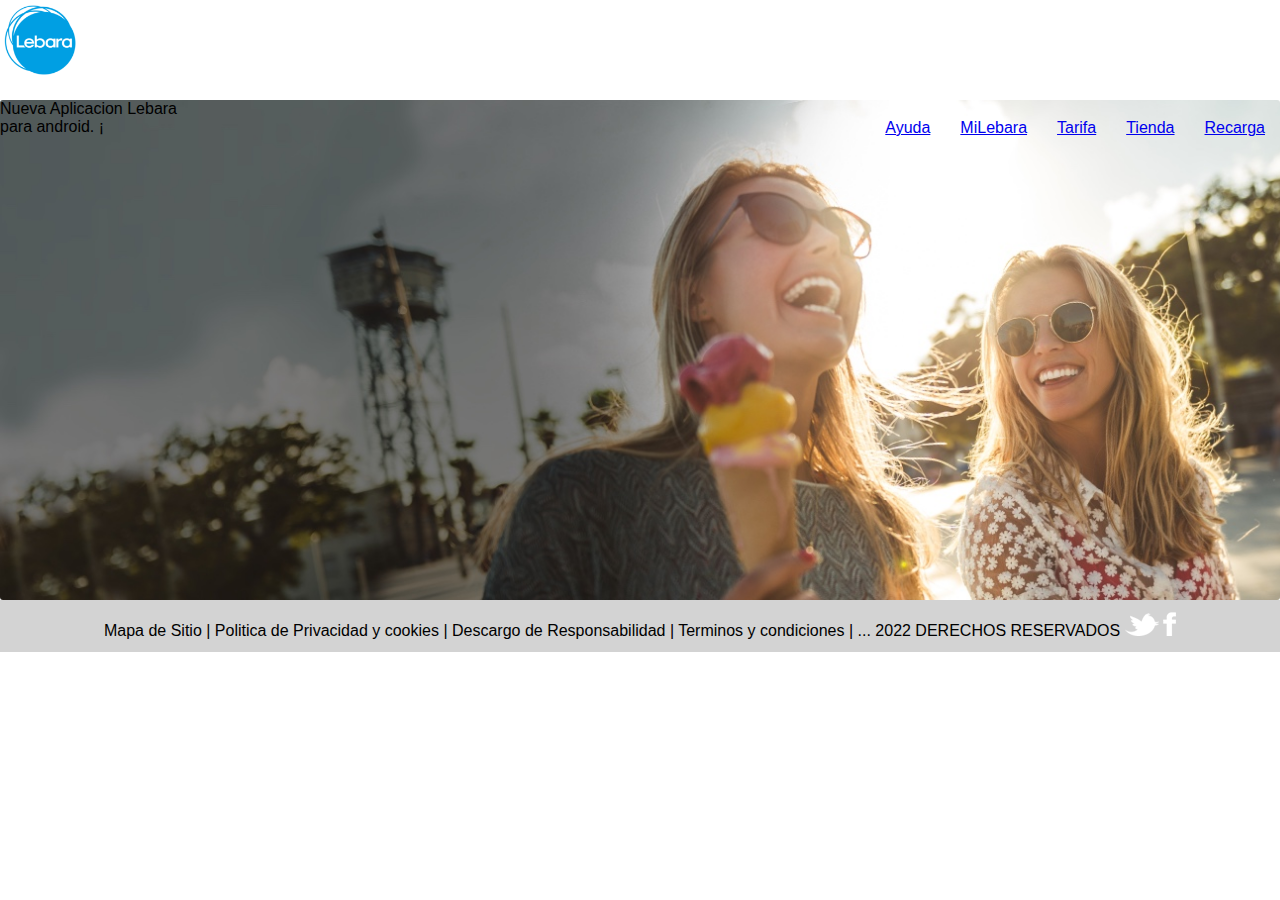
==== UT3 - T1/index2.html @ 13e549ab "nueva pagina" ====
<!DOCTYPE html>
<html lang="es">
<head>
    <meta charset="UTF-8">
    <meta http-equiv="X-UA-Compatible" content="IE=edge">
    <meta name="viewport" content="width=device-width, initial-scale=1.0">
    <link rel="stylesheet" href="css/style.css">
    <title>Document</title>
</head>
<body>

    <header class="container">
        <div class="headerIzq">
            <img src="img/apple-touch-icon-144x144-precomposed.png" alt="logo">
        </div>
        <nav class="headerDer">
            <ul>
                <li> <a href="#">Recarga</a> </li>
                <li><a href="#">Tienda</a></li>
                <li><a href="#">Tarifa</a></li>
                <li><a href="#">MiLebara </a></li>
                <li><a href="#">Ayuda </a></li>
            </ul>
        </nav>
    </header>
    <div class="cb" 
    </div>
    <main>
        <section class="fotogrande">
            <div class="container">
                <p>
                    Nueva Aplicacion Lebara<br>
                    para android. ¡
                </p>
            </div>

        </section>
    </main>

<footer class="footer">Mapa de Sitio | Politica de Privacidad y cookies 
    | Descargo de Responsabilidad | Terminos y condiciones | ... 2022 DERECHOS RESERVADOS 
    <img src="img/twitter.png" alt="twiter"/>
    <img src="img/facebook.png" alt="facbook"/>

</footer>
    
</body>
</html>
---- UT3 - T1/css/style.css ----
* {
    box-sizing: border-box;
}
:root{
    --color-fondo: #151549;
    --color-texto-header:#fff;
    --color-fondo-footer: #d3d3d3;
    --color-hover-header: #fab30e;

}
body{
    margin: 0px;
    padding: 0px;
    font-family: sans-serif;
}

 .container{
    margin: 0 auto;
    height: 80%;
 }
 #headerIzq{
    float: left;

 }
 #headerDer{
    float: right;
    width: 80%;

 }
header img{
    width: 80px;
}
header ul, header li{
    padding: 0px;
    margin: 0px;

}
header li{
    list-style-type: none;
    float: right;
    margin: 30px 5px 10px ;
    padding: 5px 10px;
    color:var(--color-texto-header);
}
header li:hover{
    background-color: #151549;
}
.fotogrande{
    background-image: url(../img/fotogrande.jpg);
    height: 500px;
    border-radius: 3px;
    background-size: cover;
}


 .logo{
    width: 35%;
    height:100%;
    margin :1px;
    margin-left: 210px;
    padding : 0px;
    float: left;
    position : relative;
 }
  .logo img{
    width: 115px;
    height: 115px;
    
  }
.menu {
    color: rgb(126, 126, 130);
    width: 35% ;
    height: 100%;
    margin: 1px;
    position: relative;
    float: right;
    text-align: center;
}
.menu ul{
    text-decoration: none;
    
}
.menu ul li{
    width: 35px;
    height: 20px;
    display: block;
    font-size: 20px;
    margin: 10px ;
    padding: 1px;
    border-radius: 10px;
    color: rgb(126, 126, 130);
    float: left;
    position: relative;
    text-decoration: none;


}
.menu ul li:hover{
    background: rgb(78, 183, 231);
    color: white;
} 
.menu ul li:hover{
    font-size: 1.5rem;
}   

section{
    width: 100%;
    height: 1150px;
}
.banner{
    width: 100%;
    height: 35%;
    padding: 1px;
    margin: 1px;
    position: relative;
    float: inline-end;
    border: 1px solid black;
    background-image:url(../img/fotogrande.jpg);
    text-transform:75%;
}
.banner .anuncio1{
    width: 350px;
    height: 200px;
    float: left;
    margin-left: 300px;
    z-index: 3;
    color: white;
    text-align: justify;
    font-size: 30px;
}
.banner .btn1  {
    width: 350px;
    height: 30px;
    border-radius: 10px;
    background: rgb(53, 118, 241);
    font-size: 25px;
    z-index: 4;
    margin: 200px;
    margin-left: 300px;
    text-align: center;
   
}
.banner .btn1 a{
    text-decoration: none;
    color: white;
}
.banner .btn1:hover{
    font-size: 2.5rem;
    background: rgb(53, 118, 241);
}

.article1 {
    width: 100%;
    height: 40%;
    float: left;
    position: relative;
    text-align: center;
}

.card1 {
    width: 35%;
    height:95%;
    padding: 1px;
    margin: 12.5px  ;
    display: inline-block;
    background-color: rgb(191, 30, 30);
}
.card1 img{
    width: 100%;
    height: 50%;
}
.card2 {
    width: 35%;
    height:95%;
    padding: 1px;
    margin: 12.5px ;
    display: inline-block;
    background-color: rgb(228, 128, 85);
}
.card2 img{
    width: 100%;
    height: 50%;
}
.anuncio2{
    width: 95%;
    height: 30%;
    z-index: 3;
    color: white;
    text-align: justify;
    margin: 5px auto;

}
.btn2{
    width: 50%;
    height: 30px;
    border: 1px solid white;
    border-radius: 10px;
    font-size: 25px;
    z-index: 4;
    margin: 2px;
    text-align: center;
    float: right;
   
}
.btn2 a{
    text-decoration: none;
    color: white;
}
.btn2:hover{
    font-size: 2.5rem;
}
.anuncio3{
    width: 95%;
    height: 30%;
    z-index: 3;
    color: white;
    text-align: justify;
    margin: 5px auto;

}
.btn3{
    width: 50%;
    height: 30px;
    border: 1px solid white;
    border-radius: 10px;
    font-size: 25px;
    z-index: 4;
    margin: 2px;
    text-align: center;
    float: right;
   
}
.btn3 a{
    text-decoration: none;
    color: white;
}
.btn3:hover{
    font-size: 2.5rem;
}

.article2 {
    width: 100%;
    height: 20%;
    float: left;
    position: static;  
    text-align: center; 

}
.b1{
    background-image: url(../img/8917447704606.jpg);
    filter: brightness(0.8);
    border: 1px solid rgb(238, 233, 129);
    width:  220px;
    height: 220px;
    margin: 30px ;
    margin-top: 3px;
    padding: 1px;
    color: rgb(255, 255, 255);
    display: inline-block;

}
.b1-btn{
    width: 50%;
    height: 25px;
    background: rgb(53, 118, 241);
    border: 1px solid white;
    border-radius: 10px;
    font-size: 10px;
    z-index: 4;
    margin: 10px ;
    text-align: center;
    float: right;
    margin-top: 80px;
    padding: 2px;
}

.b1-btn a{
    text-decoration: none;
    color: white;
}
.b1-btn:hover{
    font-size: 1.5rem;
}
.b2{
    background-image: url(../img/8917448327198.jpg);
    border: 1px solid rgb(238, 233, 129);
    filter: brightness(0.8);

    color: white;
    width:  220px;
    height: 220px;
    margin: 30px ;
    margin-top: 3px;

    padding: 1px;
    display: inline-block;


}


.b3{
    background-image: url(../img/8917447868446.jpg);
    border: 1px solid rgb(238, 233, 129);
    color: white;
    filter: brightness(0.8);

    width:  220px;
    height: 220px;
    margin: 30px;
    margin-top: 3px;

    padding: 1px;
    display: inline-block;
    
}
.b4{
    background-image: url(../img/8917447966750.jpg);
    border: 1px solid rgb(238, 233, 129);
    color: white;
    filter: brightness(0.8);

    width:  220px;
    height: 220px;
    margin: 30px ;
    margin-top: 3px;

    padding: 1px;
    display: inline-block;
}


footer {
    background-color: lightgray;
    clear: both;
    padding: 12px;
    text-align: center;
}
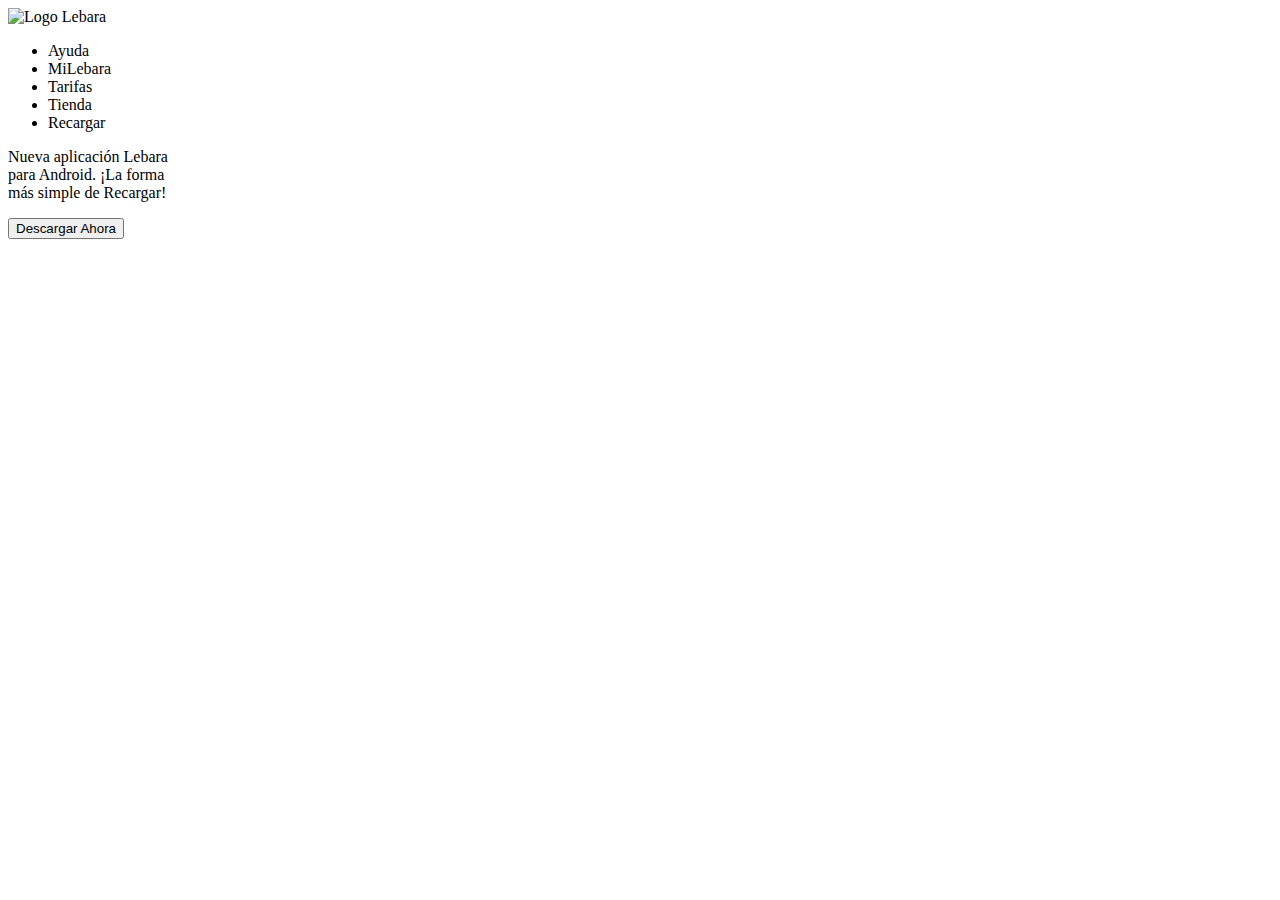
==== commit 81e7b15f: "se creo nuevo style2 css" ====
--- a/UT3 - T1/index2.html
+++ b/UT3 - T1/index2.html
@@ -1,48 +1,39 @@
 <!DOCTYPE html>
 <html lang="es">
-<head>
-    <meta charset="UTF-8">
-    <meta http-equiv="X-UA-Compatible" content="IE=edge">
-    <meta name="viewport" content="width=device-width, initial-scale=1.0">
-    <link rel="stylesheet" href="css/style.css">
-    <title>Document</title>
-</head>
-<body>
-
+  <head>
+    <meta charset="UTF-8" />
+    <meta http-equiv="X-UA-Compatible" content="IE=edge" />
+    <meta name="viewport" content="width=device-width, initial-scale=1.0" />
+    <title>Ejercicio position</title>
+    <link rel="stylesheet" href="css/style2.css" type="text/css" />
+  </head>
+  <body>
     <header class="container">
-        <div class="headerIzq">
-            <img src="img/apple-touch-icon-144x144-precomposed.png" alt="logo">
+      <div id="headerIzq">
+        <img src="img/logo.png" alt="Logo Lebara" />
+      </div>
+      <nav id="headerDer">
+        <ul>
+          <li>Ayuda</li>
+          <li>MiLebara</li>
+          <li>Tarifas</li>
+          <li>Tienda</li>
+          <li>Recargar</li>
+        </ul>
+      </nav>
+      <div class="cb"></div>
+    </header>
+    <main>
+      <section class="fotoGrande">
+        <div id="fotoGrandeDentro" class="container">
+          <p>
+            Nueva aplicación Lebara <br />
+            para Android. ¡La forma <br />
+            más simple de Recargar!
+          </p>
+          <input type="button" value="Descargar Ahora" />
         </div>
-        <nav class="headerDer">
-            <ul>
-                <li> <a href="#">Recarga</a> </li>
-                <li><a href="#">Tienda</a></li>
-                <li><a href="#">Tarifa</a></li>
-                <li><a href="#">MiLebara </a></li>
-                <li><a href="#">Ayuda </a></li>
-            </ul>
-        </nav>
-    </header>
-    <div class="cb" 
-    </div>
-    <main>
-        <section class="fotogrande">
-            <div class="container">
-                <p>
-                    Nueva Aplicacion Lebara<br>
-                    para android. ¡
-                </p>
-            </div>
-
-        </section>
+      </section>
     </main>
-
-<footer class="footer">Mapa de Sitio | Politica de Privacidad y cookies 
-    | Descargo de Responsabilidad | Terminos y condiciones | ... 2022 DERECHOS RESERVADOS 
-    <img src="img/twitter.png" alt="twiter"/>
-    <img src="img/facebook.png" alt="facbook"/>
-
-</footer>
-    
-</body>
+  </body>
 </html>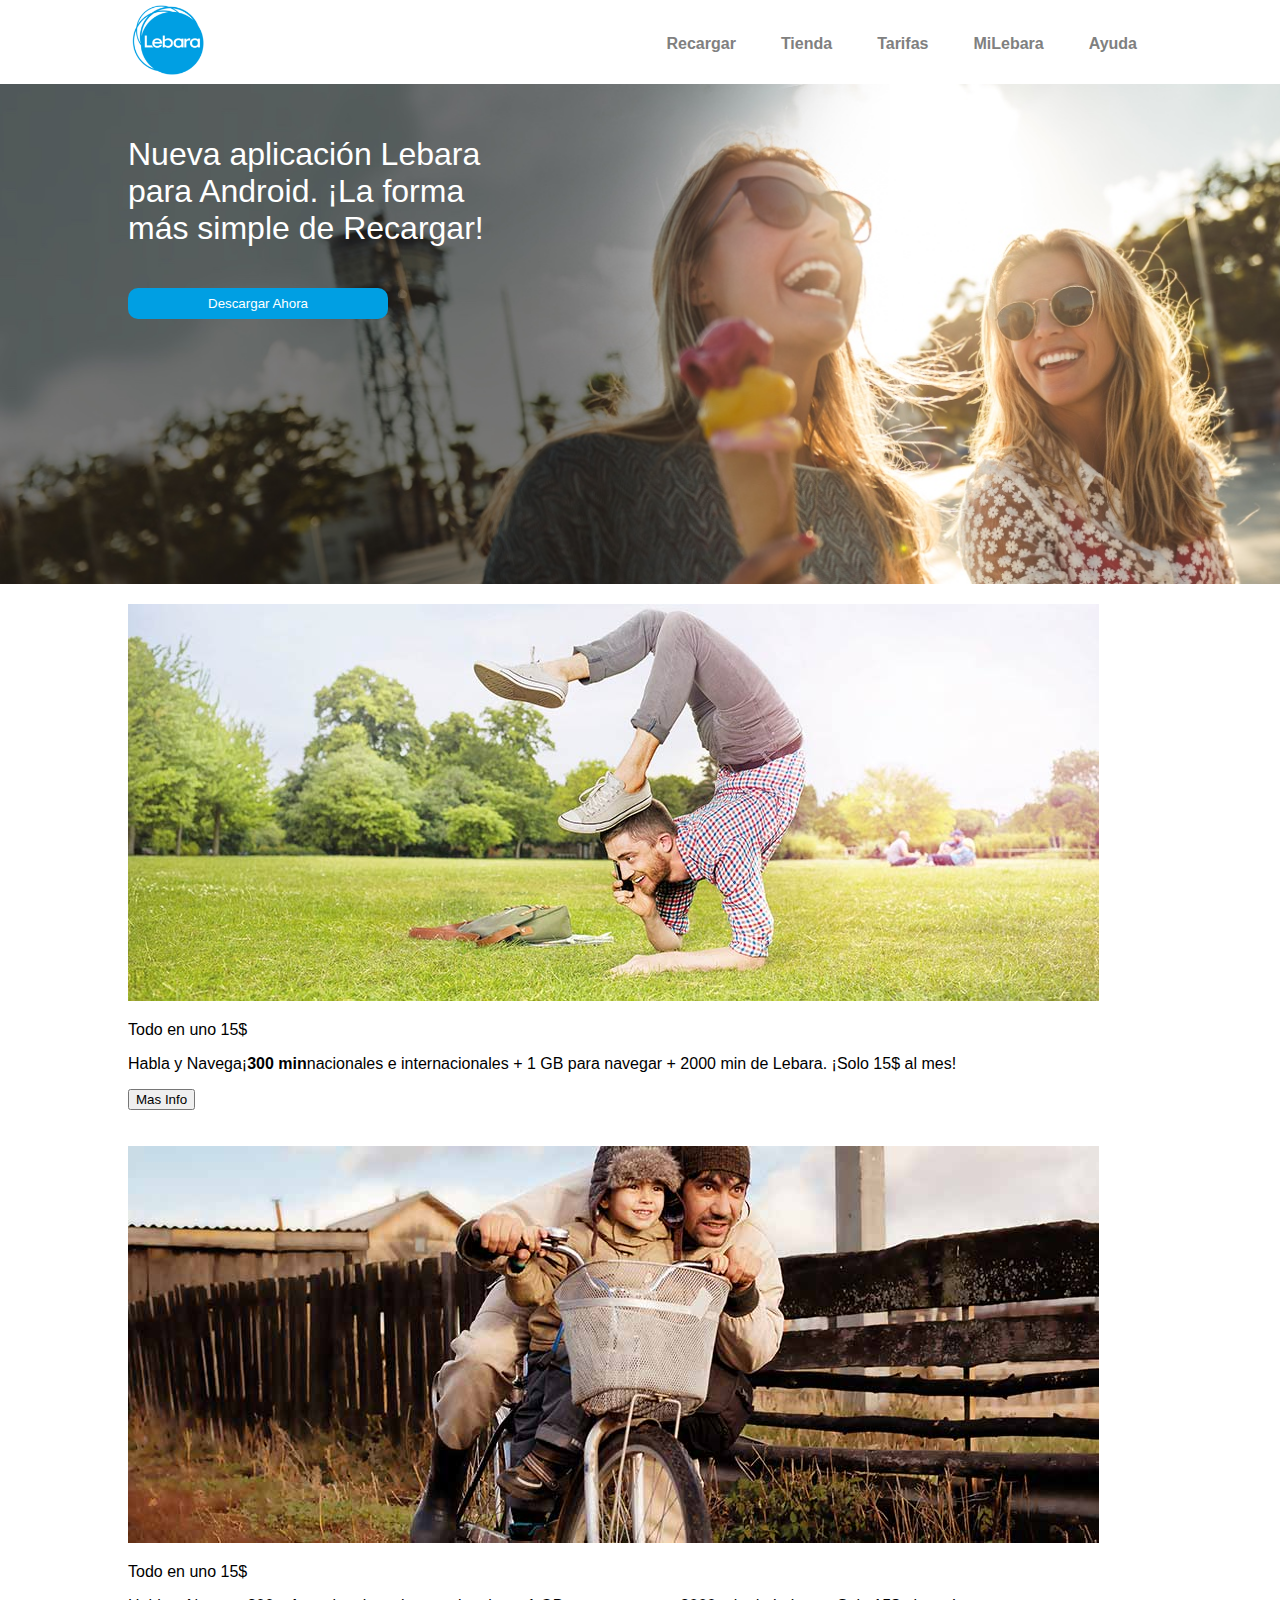
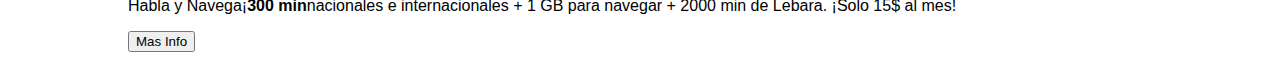
==== commit 38955151: "cambios css" ====
--- a/UT3 - T1/index2.html
+++ b/UT3 - T1/index2.html
@@ -4,13 +4,13 @@
     <meta charset="UTF-8" />
     <meta http-equiv="X-UA-Compatible" content="IE=edge" />
     <meta name="viewport" content="width=device-width, initial-scale=1.0" />
-    <title>Ejercicio position</title>
+    <title>documento2</title>
     <link rel="stylesheet" href="css/style2.css" type="text/css" />
   </head>
   <body>
     <header class="container">
       <div id="headerIzq">
-        <img src="img/logo.png" alt="Logo Lebara" />
+        <img src="img/apple-touch-icon-144x144-precomposed.png" alt="Logo Lebara" />
       </div>
       <nav id="headerDer">
         <ul>
@@ -33,7 +33,35 @@
           </p>
           <input type="button" value="Descargar Ahora" />
         </div>
+
       </section>
+      <section class="container">
+        <div class="noticia-arriba"></div>
+        <div class="noticia-arriba_img"></div>
+        <img src="img/articulo1.jpg" alt="imagen"/>
+      </div>
+      <div class="noticia-arriba_texto">
+        <p>Todo en uno 15$</p>
+        <p>Habla y Navega¡<strong>300 min</strong>nacionales e internacionales + 1 GB para navegar + 2000 min de Lebara. ¡Solo 15$ al mes!</p>
+      </div>
+      <p>
+        <input type="button" value="Mas Info" />
+      </p>
+      <div class="noticia-arriba"></div>
+        <div class="noticia-arriba_img"></div>
+        <img src="img/articulo2.jpg" alt="imagen"/>
+      </div>
+      <div class="noticia-arriba_texto">
+        <p>Todo en uno 15$</p>
+        <p>Habla y Navega¡<strong>300 min</strong>nacionales e internacionales + 1 GB para navegar + 2000 min de Lebara. ¡Solo 15$ al mes!</p>
+      </div>
+      <p>
+        <input type="button" value="Mas Info" />
+      </p>
+        
+      </section>
+      <div class="cb"></div>
+
     </main>
   </body>
 </html>--- a/UT3 - T1/css/style2.css
+++ b/UT3 - T1/css/style2.css
@@ -0,0 +1,95 @@
+* {
+    box-sizing: border-box;
+}
+
+:root {
+    --bg-color: #009fe3;
+    --text-color: #FFF;
+    --header-text-color: #808080;
+    
+}
+
+body {
+    margin: 0;
+    padding: 0;
+    font-family: sans-serif;
+    width: 100%;
+}
+
+.container {
+    margin: 0 auto;
+    width: 80%;
+}
+
+.cb {
+    clear: both;
+}
+
+#headerIzq {
+    float: left;
+    width: 20%;
+}
+
+#headerDer {
+    float: right;
+    width: 80%;
+    color: var(--header-text-color);
+    font-weight: bold;
+}
+
+
+header img {
+    width: 80px;
+}
+
+header ul,
+header li {
+    padding: 0;
+    margin: 0;
+}
+
+header li {
+    list-style-type: none;
+    float: right;
+    margin: 30px 5px 10px 20px;
+    padding: 5px 10px;
+    
+}
+
+header li:hover {
+    background-color: var(--bg-color);
+    color: var(--text-color);
+    border-radius: 3px;
+}
+
+.fotoGrande {
+    background-image: url(../img/fotogrande.jpg);
+    height: 500px;
+    background-size: cover;
+}
+#fotoGrandeDentro{
+    color: var(--text-color);
+    padding-top: 20px; ;
+    font-size: 2rem;
+}
+#fotoGrandeDentro input{
+background-color: var(--bg-color);
+color: var(--text-color);
+padding: 8px 80px;
+border: 0;
+border-radius: 10px;
+}
+.noticia-arriba {
+    width: 47%;
+    float: left;
+    margin: 10px;
+}
+.noticia-arriba:nth-of-type(2) {
+float: right;
+}
+
+
+.noticia-arriba_img img{
+    width: 100%;
+}
+
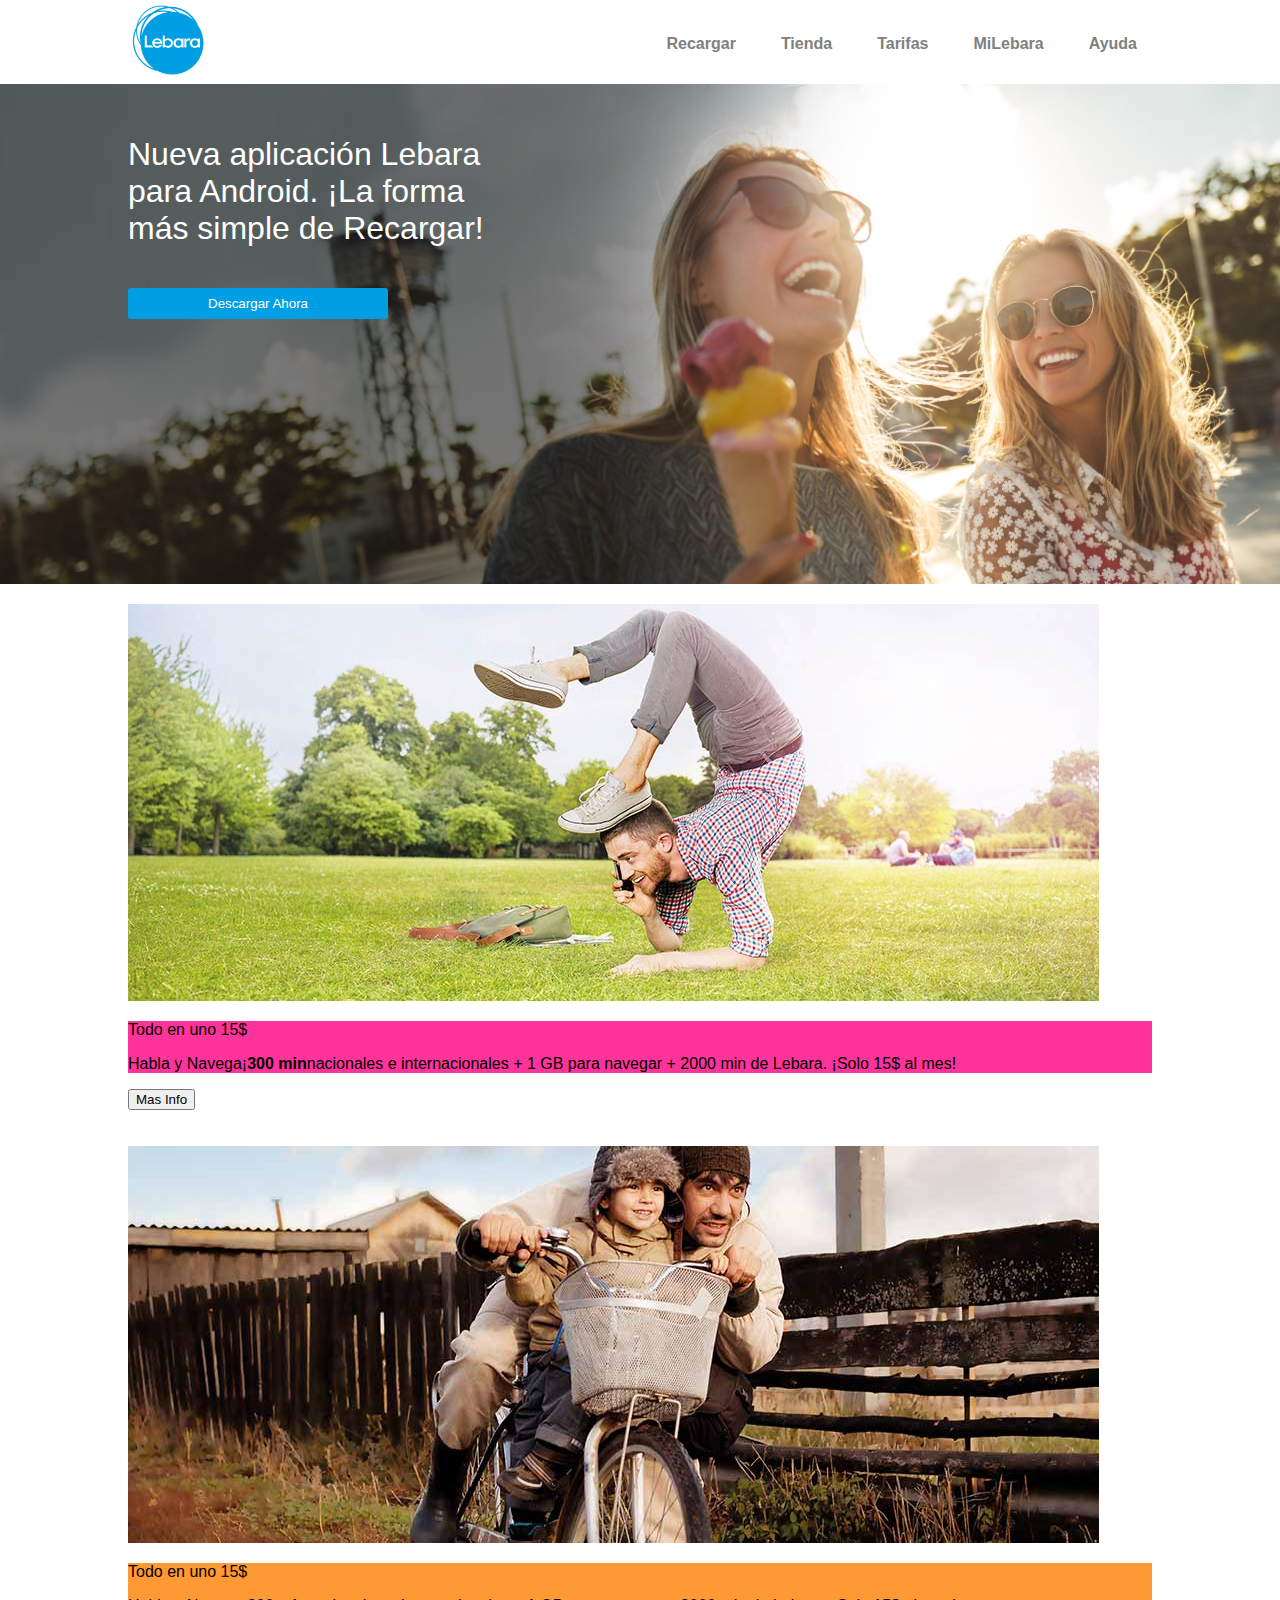
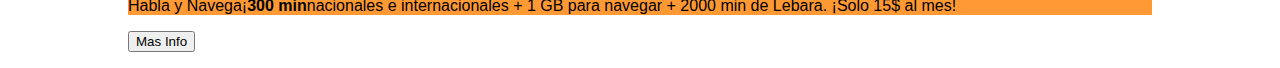
==== commit 2fb56fe6: "se actualizo" ====
--- a/UT3 - T1/index2.html
+++ b/UT3 - T1/index2.html
@@ -40,7 +40,7 @@
         <div class="noticia-arriba_img"></div>
         <img src="img/articulo1.jpg" alt="imagen"/>
       </div>
-      <div class="noticia-arriba_texto">
+      <div class="noticia-arriba__texto--rosa">
         <p>Todo en uno 15$</p>
         <p>Habla y Navega¡<strong>300 min</strong>nacionales e internacionales + 1 GB para navegar + 2000 min de Lebara. ¡Solo 15$ al mes!</p>
       </div>
@@ -51,7 +51,7 @@
         <div class="noticia-arriba_img"></div>
         <img src="img/articulo2.jpg" alt="imagen"/>
       </div>
-      <div class="noticia-arriba_texto">
+      <div class="noticia-arriba__texto--naranja">
         <p>Todo en uno 15$</p>
         <p>Habla y Navega¡<strong>300 min</strong>nacionales e internacionales + 1 GB para navegar + 2000 min de Lebara. ¡Solo 15$ al mes!</p>
       </div>
--- a/UT3 - T1/css/style2.css
+++ b/UT3 - T1/css/style2.css
@@ -6,7 +6,8 @@
     --bg-color: #009fe3;
     --text-color: #FFF;
     --header-text-color: #808080;
-    
+    --card-izq: #f39;
+    --card-der: #f93;
 }
 
 body {
@@ -67,29 +68,49 @@
     height: 500px;
     background-size: cover;
 }
-#fotoGrandeDentro{
+
+#fotoGrandeDentro {
     color: var(--text-color);
-    padding-top: 20px; ;
+    padding-top: 20px;
     font-size: 2rem;
 }
-#fotoGrandeDentro input{
-background-color: var(--bg-color);
-color: var(--text-color);
-padding: 8px 80px;
-border: 0;
-border-radius: 10px;
+
+#fotoGrandeDentro input {
+    background-color: var(--bg-color);
+    color: var(--text-color);
+    padding: 8px 80px;
+    border: 0;
+    border-radius: 3px;
 }
+
 .noticia-arriba {
     width: 47%;
     float: left;
     margin: 10px;
-}
-.noticia-arriba:nth-of-type(2) {
-float: right;
+
 }
 
+.noticia-arriba:nth-of-type(2) {
+    float: right;
+}
 
-.noticia-arriba_img img{
+.noticia-arriba__img {
+    margin-bottom: -5px;
+}
+
+.noticia-arriba__texto p:first-of-type{
+    padding-top: 0;
+    margin-top: 0;
+}
+
+.noticia-arriba__img img {
     width: 100%;
 }
 
+.noticia-arriba__texto--rosa {
+    background-color: var(--card-izq);
+}
+
+.noticia-arriba__texto--naranja {
+    background-color: var(--card-der);
+}
